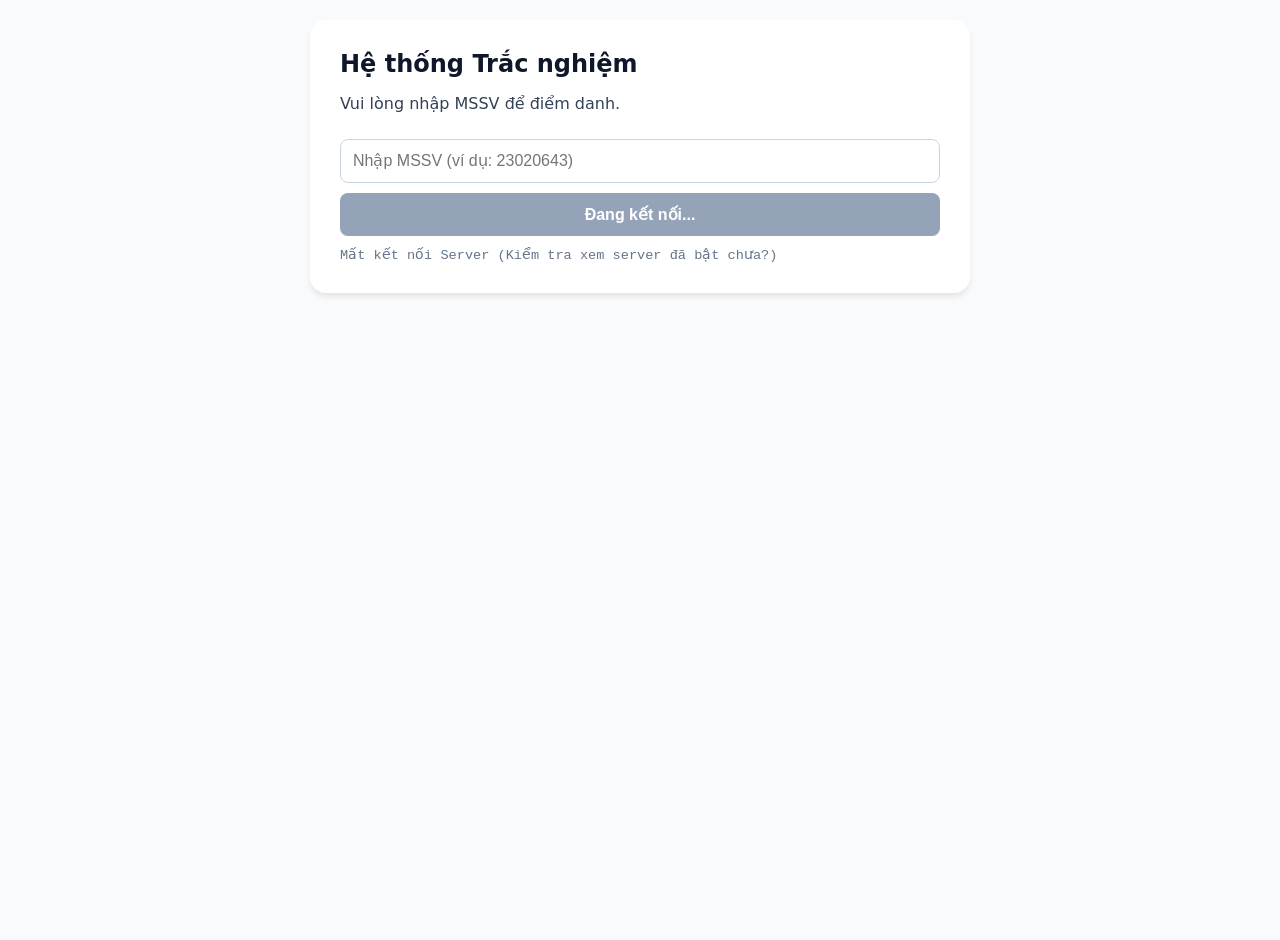
==== index.html @ 6181ce25 "up2" ====
<!doctype html>
<html lang="vi">

<head>
    <meta charset="utf-8" />
    <meta name="viewport" content="width=device-width, initial-scale=1" />
    <title>Hệ thống Kiểm tra Chống Gian lận</title>
    <style>
        body {
            font-family: system-ui, -apple-system, sans-serif;
            background: #f8fafc;
            color: #334155;
            display: flex;
            justify-content: center;
            min-height: 100vh;
            margin: 0;
            padding: 20px;
        }

        .container {
            width: 100%;
            max-width: 600px;
            background: white;
            padding: 30px;
            border-radius: 16px;
            box-shadow: 0 4px 6px -1px rgba(0, 0, 0, 0.1);
            height: fit-content;
        }

        h1 {
            margin-top: 0;
            font-size: 1.5rem;
            color: #0f172a;
        }

        input {
            width: 100%;
            padding: 12px;
            margin: 10px 0;
            border: 1px solid #cbd5e1;
            border-radius: 8px;
            box-sizing: border-box;
            font-size: 1rem;
        }

        button {
            width: 100%;
            padding: 12px;
            background: #0f172a;
            color: white;
            border: none;
            border-radius: 8px;
            font-size: 1rem;
            font-weight: 600;
            cursor: pointer;
        }

        button:disabled {
            background: #94a3b8;
            cursor: not-allowed;
        }

        .quiz-option {
            display: block;
            padding: 10px;
            margin: 8px 0;
            border: 1px solid #e2e8f0;
            border-radius: 8px;
            cursor: pointer;
        }

        .quiz-option:hover {
            background: #f1f5f9;
        }

        .result-icon {
            font-size: 4rem;
            margin-bottom: 1rem;
        }

        .status-log {
            font-size: 0.85rem;
            color: #64748b;
            margin-top: 10px;
            font-family: monospace;
        }
    </style>
    <script defer src="https://openfpcdn.io/fingerprintjs/v3/iife.min.js"></script>
</head>

<body>
    <div class="container">
        <h1>Hệ thống Trắc nghiệm</h1>
        <div id="login">
            <p>Vui lòng nhập MSSV để điểm danh.</p>
            <input id="mssv" type="text" placeholder="Nhập MSSV (ví dụ: 23020643)" />
            <button id="startBtn" disabled>Đang kết nối...</button>
            <div id="log" class="status-log">Trạng thái: Đang tải...</div>
        </div>
        <div id="quiz" style="display: none;"></div>
        <div id="result" style="display: none; text-align: center;">
            <div class="result-icon">✅</div>
            <h2 style="color: #166534;">Đã nộp bài!</h2>
            <p>Hệ thống đã ghi nhận câu trả lời.</p>
        </div>
    </div>

    <script>
        (() => {
            const startBtn = document.getElementById('startBtn');
            const mssvInput = document.getElementById('mssv');
            const loginDiv = document.getElementById('login');
            const quizDiv = document.getElementById('quiz');
            const resultDiv = document.getElementById('result');
            const logEl = document.getElementById('log');

            let visitorId = null;
            let ws = null;

            function log(msg) { logEl.textContent = msg; }

            function initWebSocket() {
                // --- SỬA LỖI TẠI ĐÂY: Xử lý trường hợp mở file trực tiếp ---
                let host = window.location.host;
                // Nếu host rỗng (do mở file://), mặc định trỏ về localhost:8080
                if (!host) host = 'localhost:8080';

                const protocol = window.location.protocol === 'https:' ? 'wss:' : 'ws:';
                const wsUrl = `${protocol}//${host}`;

                console.log("Connecting to:", wsUrl);
                ws = new WebSocket(wsUrl);

                ws.onopen = () => {
                    log("WebSocket đã kết nối.");
                    checkReady();
                };
                ws.onmessage = (ev) => {
                    let data = {}; try { data = JSON.parse(ev.data); } catch (_) { }
                    if (data.status === 'OK') {
                        loginDiv.style.display = 'none';
                        quizDiv.style.display = 'block';
                        renderQuiz();
                    } else if (data.status === 'BLOCKED') {
                        alert('CHẶN: ' + data.msg);
                        window.location.reload();
                    }
                };
                ws.onclose = () => { log("Mất kết nối Server (Kiểm tra xem server đã bật chưa?)"); };
                ws.onerror = (err) => { console.error("Socket error:", err); };
            }

            async function initFingerprint() {
                log("Đang lấy Fingerprint...");
                let retries = 0;
                // Chờ tối đa 3 giây
                while (!window.FingerprintJS && retries < 30) {
                    await new Promise(r => setTimeout(r, 100));
                    retries++;
                }

                try {
                    if (window.FingerprintJS) {
                        const fp = await FingerprintJS.load();
                        const result = await fp.get();
                        visitorId = result.visitorId;
                        log("Đã lấy được Device ID.");
                    } else {
                        throw new Error("Timeout");
                    }
                } catch (e) {
                    console.warn("Fingerprint blocked, using fallback.");
                    visitorId = "fallback-" + Math.random().toString(36).substring(2) + Date.now();
                    log("Dùng ID dự phòng.");
                }
                checkReady();
            }

            function checkReady() {
                if (visitorId && ws && ws.readyState === WebSocket.OPEN) {
                    startBtn.disabled = false;
                    startBtn.textContent = "Bắt đầu làm bài";
                    log("Sẵn sàng.");
                }
            }

            startBtn.addEventListener('click', () => {
                const mssv = mssvInput.value.trim();
                if (!mssv) return alert('Nhập MSSV!');
                ws.send(JSON.stringify({ type: 'LOGIN', mssv, fingerprint: visitorId }));
            });

            function renderQuiz() {
                quizDiv.innerHTML = `
                <h2>Câu hỏi 1</h2><p>1 + 1 = ?</p>
                <label class="quiz-option"><input type="radio" name="q1" value="A"> A. 1</label>
                <label class="quiz-option"><input type="radio" name="q1" value="B"> B. 2</label>
                <label class="quiz-option"><input type="radio" name="q1" value="C"> C. 3</label>
                <label class="quiz-option"><input type="radio" name="q1" value="D"> D. 4</label>
                <button id="submitBtn" style="margin-top:15px">Nộp bài</button>
            `;
                document.getElementById('submitBtn').addEventListener('click', () => {
                    const checked = document.querySelector('input[name="q1"]:checked');
                    if (!checked) return alert('Chọn đáp án!');
                    ws.send(JSON.stringify({ type: 'SUBMIT', mssv: mssvInput.value.trim(), answer: checked.value }));
                    quizDiv.style.display = 'none'; resultDiv.style.display = 'block';
                });
            }

            initWebSocket();
            initFingerprint();
        })();
    </script>
</body>

</html>
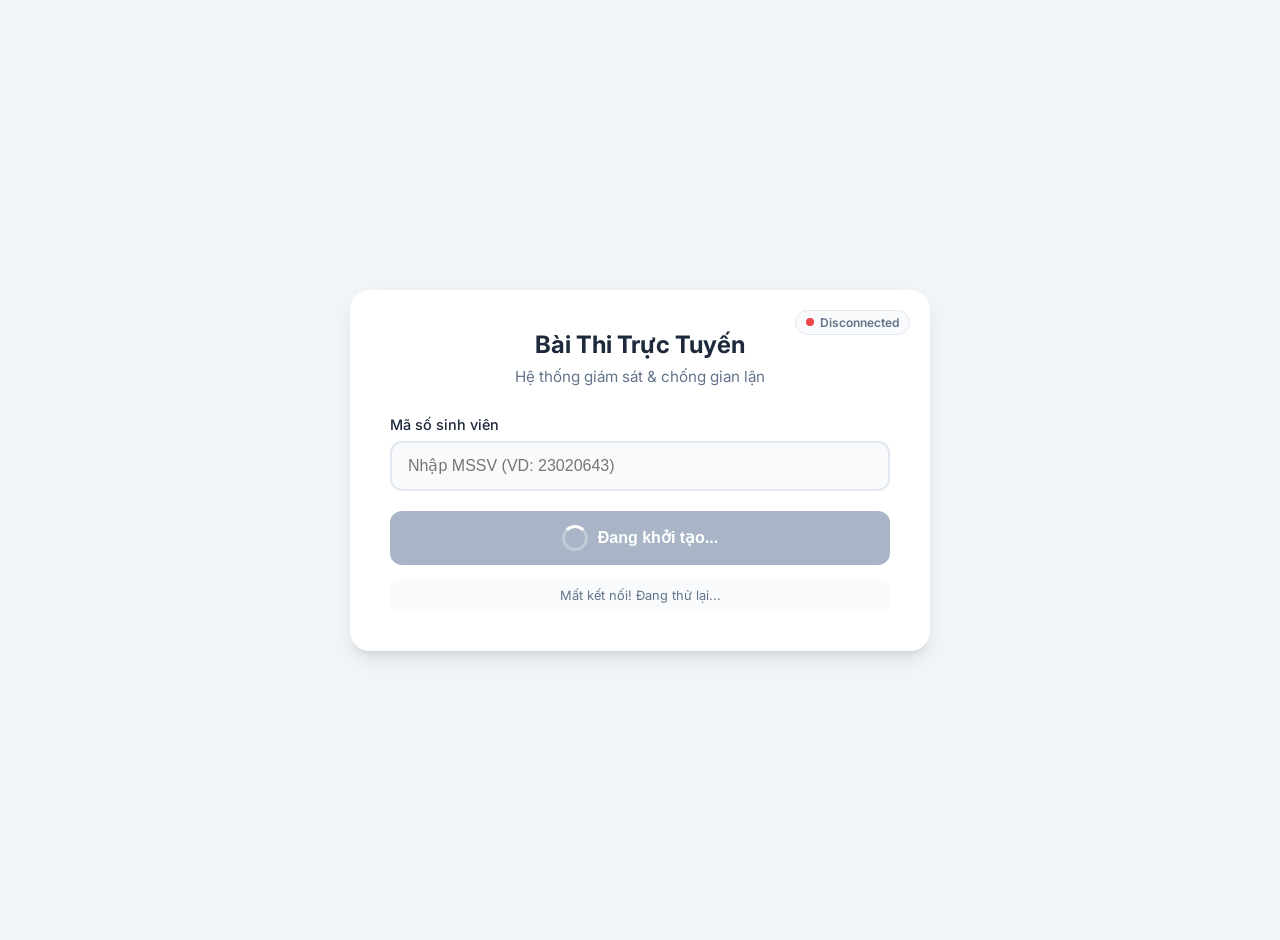
==== commit b584c42f: "new" ====
--- a/index.html
+++ b/index.html
@@ -3,126 +3,314 @@
 
 <head>
     <meta charset="utf-8" />
-    <meta name="viewport" content="width=device-width, initial-scale=1" />
-    <title>Hệ thống Kiểm tra Chống Gian lận</title>
+    <meta name="viewport" content="width=device-width, initial-scale=1, maximum-scale=1" />
+    <title>Hệ thống Kiểm tra Online</title>
+    <link href="https://fonts.googleapis.com/css2?family=Inter:wght@400;500;600;700&display=swap" rel="stylesheet">
+
     <style>
+        :root {
+            --primary: #2563eb;
+            --primary-dark: #1d4ed8;
+            --bg: #f1f5f9;
+            --card-bg: #ffffff;
+            --text-main: #1e293b;
+            --text-sub: #64748b;
+            --border: #e2e8f0;
+            --success: #10b981;
+            --error: #ef4444;
+        }
+
         body {
-            font-family: system-ui, -apple-system, sans-serif;
-            background: #f8fafc;
-            color: #334155;
+            font-family: 'Inter', sans-serif;
+            background-color: var(--bg);
+            color: var(--text-main);
+            margin: 0;
+            min-height: 100vh;
             display: flex;
+            align-items: center;
             justify-content: center;
-            min-height: 100vh;
-            margin: 0;
             padding: 20px;
         }
 
         .container {
             width: 100%;
-            max-width: 600px;
-            background: white;
-            padding: 30px;
-            border-radius: 16px;
-            box-shadow: 0 4px 6px -1px rgba(0, 0, 0, 0.1);
-            height: fit-content;
+            max-width: 500px;
+            background: var(--card-bg);
+            border-radius: 20px;
+            box-shadow: 0 10px 25px -5px rgba(0, 0, 0, 0.1), 0 8px 10px -6px rgba(0, 0, 0, 0.1);
+            padding: 40px;
+            position: relative;
+            overflow: hidden;
+        }
+
+        /* Thanh trạng thái kết nối */
+        .connection-status {
+            position: absolute;
+            top: 20px;
+            right: 20px;
+            display: flex;
+            align-items: center;
+            font-size: 0.75rem;
+            font-weight: 600;
+            color: var(--text-sub);
+            background: #f8fafc;
+            padding: 4px 10px;
+            border-radius: 99px;
+            border: 1px solid var(--border);
+        }
+
+        .dot {
+            width: 8px;
+            height: 8px;
+            border-radius: 50%;
+            margin-right: 6px;
+            background-color: #cbd5e1;
+            /* Mặc định xám */
+        }
+
+        .dot.online {
+            background-color: var(--success);
+            box-shadow: 0 0 8px var(--success);
+        }
+
+        .dot.offline {
+            background-color: var(--error);
         }
 
         h1 {
-            margin-top: 0;
+            margin: 0 0 8px 0;
             font-size: 1.5rem;
-            color: #0f172a;
-        }
-
-        input {
+            font-weight: 700;
+            color: var(--text-main);
+            text-align: center;
+        }
+
+        .subtitle {
+            text-align: center;
+            color: var(--text-sub);
+            margin-bottom: 30px;
+            font-size: 0.95rem;
+        }
+
+        /* Form Input */
+        .form-group {
+            margin-bottom: 20px;
+        }
+
+        label {
+            display: block;
+            margin-bottom: 8px;
+            font-weight: 500;
+            font-size: 0.9rem;
+        }
+
+        input[type="text"] {
             width: 100%;
-            padding: 12px;
-            margin: 10px 0;
-            border: 1px solid #cbd5e1;
-            border-radius: 8px;
+            padding: 14px 16px;
+            border: 2px solid var(--border);
+            border-radius: 12px;
+            font-size: 1rem;
+            outline: none;
+            transition: all 0.2s;
             box-sizing: border-box;
-            font-size: 1rem;
-        }
-
+            background: #f8fafc;
+        }
+
+        input[type="text"]:focus {
+            border-color: var(--primary);
+            background: #fff;
+            box-shadow: 0 0 0 4px rgba(37, 99, 235, 0.1);
+        }
+
+        /* Buttons */
         button {
             width: 100%;
-            padding: 12px;
-            background: #0f172a;
+            padding: 14px;
+            background-color: var(--primary);
             color: white;
             border: none;
-            border-radius: 8px;
+            border-radius: 12px;
             font-size: 1rem;
             font-weight: 600;
             cursor: pointer;
+            transition: all 0.2s;
+            display: flex;
+            justify-content: center;
+            align-items: center;
+        }
+
+        button:hover:not(:disabled) {
+            background-color: var(--primary-dark);
+            transform: translateY(-1px);
         }
 
         button:disabled {
-            background: #94a3b8;
+            background-color: #94a3b8;
             cursor: not-allowed;
-        }
-
-        .quiz-option {
+            opacity: 0.8;
+        }
+
+        /* Quiz Styles */
+        .quiz-question {
+            font-size: 1.2rem;
+            font-weight: 600;
+            margin-bottom: 20px;
+            line-height: 1.5;
+        }
+
+        .option-card {
+            display: flex;
+            align-items: center;
+            padding: 16px;
+            margin-bottom: 12px;
+            border: 2px solid var(--border);
+            border-radius: 12px;
+            cursor: pointer;
+            transition: all 0.2s;
+        }
+
+        .option-card:hover {
+            border-color: var(--primary);
+            background-color: #eff6ff;
+        }
+
+        .option-card input {
+            margin-right: 12px;
+            width: 18px;
+            height: 18px;
+            accent-color: var(--primary);
+        }
+
+        /* Result Styles */
+        .result-container {
+            text-align: center;
+            padding: 20px 0;
+        }
+
+        .icon-circle {
+            width: 80px;
+            height: 80px;
+            background: #dcfce7;
+            color: #166534;
+            border-radius: 50%;
+            display: flex;
+            align-items: center;
+            justify-content: center;
+            font-size: 2.5rem;
+            margin: 0 auto 20px auto;
+        }
+
+        /* Loading Spinner */
+        .spinner {
+            width: 20px;
+            height: 20px;
+            border: 3px solid rgba(255, 255, 255, 0.3);
+            border-radius: 50%;
+            border-top-color: #fff;
+            animation: spin 0.8s linear infinite;
+            margin-right: 10px;
+            display: none;
+        }
+
+        @keyframes spin {
+            to {
+                transform: rotate(360deg);
+            }
+        }
+
+        button:disabled .spinner {
             display: block;
-            padding: 10px;
-            margin: 8px 0;
-            border: 1px solid #e2e8f0;
+        }
+
+        /* Notification/Log */
+        .status-log {
+            margin-top: 15px;
+            font-size: 0.8rem;
+            color: var(--text-sub);
+            text-align: center;
+            background: #f8fafc;
+            padding: 8px;
             border-radius: 8px;
-            cursor: pointer;
-        }
-
-        .quiz-option:hover {
-            background: #f1f5f9;
-        }
-
-        .result-icon {
-            font-size: 4rem;
-            margin-bottom: 1rem;
-        }
-
-        .status-log {
-            font-size: 0.85rem;
-            color: #64748b;
-            margin-top: 10px;
-            font-family: monospace;
+        }
+
+        /* Ẩn hiện các phần */
+        .hidden {
+            display: none;
         }
     </style>
+
     <script defer src="https://openfpcdn.io/fingerprintjs/v3/iife.min.js"></script>
 </head>
 
 <body>
     <div class="container">
-        <h1>Hệ thống Trắc nghiệm</h1>
+        <div class="connection-status">
+            <div id="connDot" class="dot"></div>
+            <span id="connText">Connecting...</span>
+        </div>
+
+        <h1>Bài Thi Trực Tuyến</h1>
+        <div class="subtitle">Hệ thống giám sát & chống gian lận</div>
+
         <div id="login">
-            <p>Vui lòng nhập MSSV để điểm danh.</p>
-            <input id="mssv" type="text" placeholder="Nhập MSSV (ví dụ: 23020643)" />
-            <button id="startBtn" disabled>Đang kết nối...</button>
-            <div id="log" class="status-log">Trạng thái: Đang tải...</div>
+            <div class="form-group">
+                <label for="mssv">Mã số sinh viên</label>
+                <input id="mssv" type="text" placeholder="Nhập MSSV (VD: 23020643)" autocomplete="off" />
+            </div>
+
+            <button id="startBtn" disabled>
+                <div class="spinner"></div>
+                <span id="btnText">Đang khởi tạo...</span>
+            </button>
+
+            <div id="log" class="status-log">Đang tải thư viện bảo mật...</div>
         </div>
-        <div id="quiz" style="display: none;"></div>
-        <div id="result" style="display: none; text-align: center;">
-            <div class="result-icon">✅</div>
-            <h2 style="color: #166534;">Đã nộp bài!</h2>
-            <p>Hệ thống đã ghi nhận câu trả lời.</p>
+
+        <div id="quiz" class="hidden">
+        </div>
+
+        <div id="result" class="hidden result-container">
+            <div class="icon-circle">✓</div>
+            <h2 style="color: #166534; margin: 0 0 10px 0;">Nộp bài thành công!</h2>
+            <p style="color: var(--text-sub); line-height: 1.6;">
+                Hệ thống đã ghi nhận câu trả lời của bạn.<br>
+                Vui lòng giữ nguyên màn hình này để giám thị kiểm tra.
+            </p>
         </div>
     </div>
 
     <script>
         (() => {
             const startBtn = document.getElementById('startBtn');
+            const btnText = document.getElementById('btnText');
             const mssvInput = document.getElementById('mssv');
             const loginDiv = document.getElementById('login');
             const quizDiv = document.getElementById('quiz');
             const resultDiv = document.getElementById('result');
             const logEl = document.getElementById('log');
+            const connDot = document.getElementById('connDot');
+            const connText = document.getElementById('connText');
 
             let visitorId = null;
             let ws = null;
 
             function log(msg) { logEl.textContent = msg; }
 
+            function updateConnectionStatus(status) {
+                if (status === 'online') {
+                    connDot.className = 'dot online';
+                    connText.textContent = 'Server Online';
+                    connText.style.color = 'var(--success)';
+                } else {
+                    connDot.className = 'dot offline';
+                    connText.textContent = 'Disconnected';
+                    connText.style.color = 'var(--text-sub)';
+                }
+            }
+
             function initWebSocket() {
-                // --- SỬA LỖI TẠI ĐÂY: Xử lý trường hợp mở file trực tiếp ---
+                // Tự động nhận diện host (cho cả localhost và tunnel)
                 let host = window.location.host;
-                // Nếu host rỗng (do mở file://), mặc định trỏ về localhost:8080
                 if (!host) host = 'localhost:8080';
 
                 const protocol = window.location.protocol === 'https:' ? 'wss:' : 'ws:';
@@ -132,28 +320,41 @@
                 ws = new WebSocket(wsUrl);
 
                 ws.onopen = () => {
-                    log("WebSocket đã kết nối.");
+                    updateConnectionStatus('online');
+                    log("Đã kết nối máy chủ.");
                     checkReady();
                 };
+
                 ws.onmessage = (ev) => {
                     let data = {}; try { data = JSON.parse(ev.data); } catch (_) { }
+
                     if (data.status === 'OK') {
-                        loginDiv.style.display = 'none';
-                        quizDiv.style.display = 'block';
-                        renderQuiz();
-                    } else if (data.status === 'BLOCKED') {
-                        alert('CHẶN: ' + data.msg);
+                        // Hiệu ứng chuyển cảnh
+                        loginDiv.style.opacity = '0';
+                        setTimeout(() => {
+                            loginDiv.classList.add('hidden');
+                            quizDiv.classList.remove('hidden');
+                            renderQuiz();
+                        }, 200);
+                    }
+                    else if (data.status === 'BLOCKED') {
+                        alert('⛔ CẢNH BÁO: ' + data.msg);
                         window.location.reload();
                     }
                 };
-                ws.onclose = () => { log("Mất kết nối Server (Kiểm tra xem server đã bật chưa?)"); };
-                ws.onerror = (err) => { console.error("Socket error:", err); };
+
+                ws.onclose = () => {
+                    updateConnectionStatus('offline');
+                    log("Mất kết nối! Đang thử lại...");
+                    // Tự động reconnect sau 3s nếu mất mạng
+                    setTimeout(initWebSocket, 3000);
+                };
             }
 
             async function initFingerprint() {
-                log("Đang lấy Fingerprint...");
+                log("Đang xác thực thiết bị...");
                 let retries = 0;
-                // Chờ tối đa 3 giây
+                // Timeout 3s để tránh treo nút
                 while (!window.FingerprintJS && retries < 30) {
                     await new Promise(r => setTimeout(r, 100));
                     retries++;
@@ -164,14 +365,12 @@
                         const fp = await FingerprintJS.load();
                         const result = await fp.get();
                         visitorId = result.visitorId;
-                        log("Đã lấy được Device ID.");
                     } else {
                         throw new Error("Timeout");
                     }
                 } catch (e) {
-                    console.warn("Fingerprint blocked, using fallback.");
+                    console.warn("FP Blocked -> Using Fallback ID");
                     visitorId = "fallback-" + Math.random().toString(36).substring(2) + Date.now();
-                    log("Dùng ID dự phòng.");
                 }
                 checkReady();
             }
@@ -179,34 +378,74 @@
             function checkReady() {
                 if (visitorId && ws && ws.readyState === WebSocket.OPEN) {
                     startBtn.disabled = false;
-                    startBtn.textContent = "Bắt đầu làm bài";
-                    log("Sẵn sàng.");
+                    btnText.textContent = "Bắt đầu làm bài";
+                    log("Hệ thống sẵn sàng.");
+                } else {
+                    startBtn.disabled = true;
+                    btnText.textContent = "Đang kết nối...";
                 }
             }
 
             startBtn.addEventListener('click', () => {
                 const mssv = mssvInput.value.trim();
-                if (!mssv) return alert('Nhập MSSV!');
+                if (!mssv) {
+                    mssvInput.focus();
+                    mssvInput.style.borderColor = 'var(--error)';
+                    return;
+                }
+
+                // UI Feedback khi bấm nút
+                startBtn.disabled = true;
+                btnText.textContent = "Đang kiểm tra...";
+                mssvInput.style.borderColor = 'var(--border)';
+
                 ws.send(JSON.stringify({ type: 'LOGIN', mssv, fingerprint: visitorId }));
             });
 
+            // Hàm render câu hỏi (Đã làm đẹp hơn)
             function renderQuiz() {
                 quizDiv.innerHTML = `
-                <h2>Câu hỏi 1</h2><p>1 + 1 = ?</p>
-                <label class="quiz-option"><input type="radio" name="q1" value="A"> A. 1</label>
-                <label class="quiz-option"><input type="radio" name="q1" value="B"> B. 2</label>
-                <label class="quiz-option"><input type="radio" name="q1" value="C"> C. 3</label>
-                <label class="quiz-option"><input type="radio" name="q1" value="D"> D. 4</label>
-                <button id="submitBtn" style="margin-top:15px">Nộp bài</button>
+                <div class="quiz-question">Câu hỏi 1: Kết quả của phép tính 1 + 1 là bao nhiêu?</div>
+                
+                <label class="option-card">
+                    <input type="radio" name="q1" value="A">
+                    <span>A. 1</span>
+                </label>
+                <label class="option-card">
+                    <input type="radio" name="q1" value="B">
+                    <span>B. 2</span>
+                </label>
+                <label class="option-card">
+                    <input type="radio" name="q1" value="C">
+                    <span>C. 3</span>
+                </label>
+                <label class="option-card">
+                    <input type="radio" name="q1" value="D">
+                    <span>D. 4</span>
+                </label>
+                
+                <button id="submitBtn" style="margin-top: 25px;">Nộp bài thi</button>
             `;
+
                 document.getElementById('submitBtn').addEventListener('click', () => {
                     const checked = document.querySelector('input[name="q1"]:checked');
-                    if (!checked) return alert('Chọn đáp án!');
-                    ws.send(JSON.stringify({ type: 'SUBMIT', mssv: mssvInput.value.trim(), answer: checked.value }));
-                    quizDiv.style.display = 'none'; resultDiv.style.display = 'block';
+                    if (!checked) {
+                        alert("Vui lòng chọn một đáp án!");
+                        return;
+                    }
+
+                    ws.send(JSON.stringify({
+                        type: 'SUBMIT',
+                        mssv: mssvInput.value.trim(),
+                        answer: checked.value
+                    }));
+
+                    quizDiv.classList.add('hidden');
+                    resultDiv.classList.remove('hidden');
                 });
             }
 
+            // Boot
             initWebSocket();
             initFingerprint();
         })();
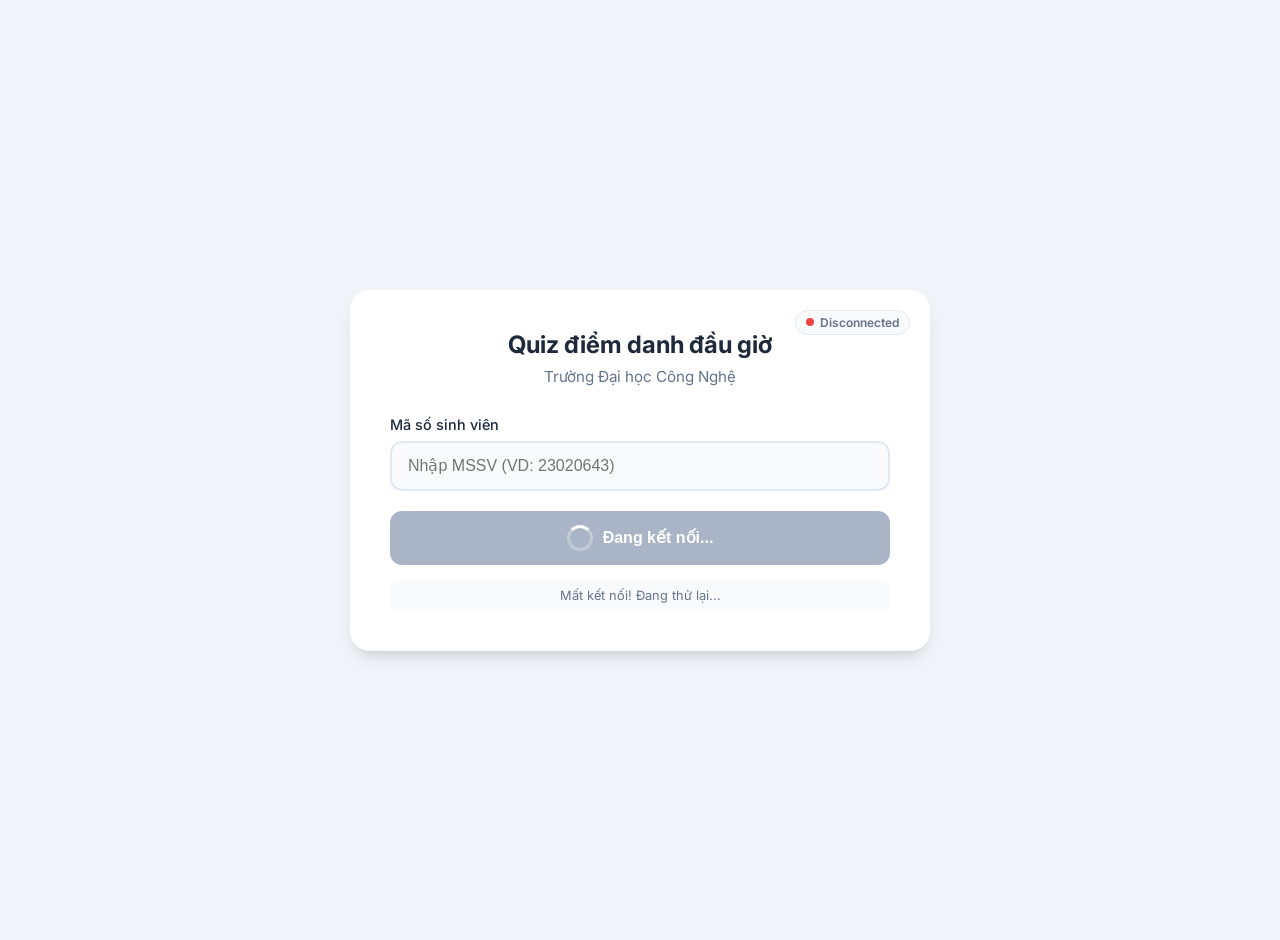
==== commit 4a8548c0: "Fix" ====
--- a/index.html
+++ b/index.html
@@ -249,8 +249,8 @@
             <span id="connText">Connecting...</span>
         </div>
 
-        <h1>Bài Thi Trực Tuyến</h1>
-        <div class="subtitle">Hệ thống giám sát & chống gian lận</div>
+        <h1>Quiz điểm danh đầu giờ</h1>
+        <div class="subtitle">Trường Đại học Công Nghệ</div>
 
         <div id="login">
             <div class="form-group">
@@ -292,7 +292,10 @@
             const connText = document.getElementById('connText');
 
             let visitorId = null;
+            let lastFingerprint = null;
             let ws = null;
+            let fraudFlag = false;
+            let fraudType = null;
 
             function log(msg) { logEl.textContent = msg; }
 
@@ -329,7 +332,13 @@
                     let data = {}; try { data = JSON.parse(ev.data); } catch (_) { }
 
                     if (data.status === 'OK') {
-                        // Hiệu ứng chuyển cảnh
+                        // Nếu có fraud_flag, log cảnh báo (nhưng vẫn cho vào)
+                        if (data.fraud_flag === true || data.fraud_flag === 'true') {
+                            console.warn('⚠️ FRAUD ALERT:', data.msg, 'Type:', data.fraud_type);
+                            fraudFlag = true;
+                            fraudType = data.fraud_type || 'unknown';
+                        }
+                        // Hiệu ứng chuyển cảnh - LUÔN cho vào quiz
                         loginDiv.style.opacity = '0';
                         setTimeout(() => {
                             loginDiv.classList.add('hidden');
@@ -351,28 +360,77 @@
                 };
             }
 
-            async function initFingerprint() {
-                log("Đang xác thực thiết bị...");
-                let retries = 0;
-                // Timeout 3s để tránh treo nút
-                while (!window.FingerprintJS && retries < 30) {
-                    await new Promise(r => setTimeout(r, 100));
-                    retries++;
-                }
-
+            // Thu thập các feature khả thi trên web, và tạo một hardware-like hash (SHA-256)
+            async function collectFingerprint() {
+                function normalize(s) { return (s||'').toString().trim().toLowerCase(); }
+
+                function bufToHex(buffer) {
+                    return Array.from(new Uint8Array(buffer)).map(b => b.toString(16).padStart(2,'0')).join('');
+                }
+
+                async function sha256hex(msg) {
+                    const enc = new TextEncoder();
+                    const data = enc.encode(msg);
+                    const hash = await crypto.subtle.digest('SHA-256', data);
+                    return bufToHex(hash);
+                }
+
+                // Canvas fingerprint (simple)
+                function getCanvasFingerprint() {
+                    try {
+                        const canvas = document.createElement('canvas');
+                        canvas.width = 200; canvas.height = 50;
+                        const ctx = canvas.getContext('2d');
+                        ctx.fillStyle = '#f1f5f9'; ctx.fillRect(0,0,200,50);
+                        ctx.textBaseline = 'top';
+                        ctx.font = "16px 'Arial'";
+                        ctx.fillStyle = '#111';
+                        ctx.fillText('RollCall ' + navigator.userAgent, 2, 2);
+                        ctx.fillStyle = '#e11d48';
+                        ctx.fillRect(120,10,20,20);
+                        return canvas.toDataURL();
+                    } catch (e) { return ''; }
+                }
+
+                // WebGL renderer
+                function getWebGLInfo() {
+                    try {
+                        const canvas = document.createElement('canvas');
+                        const gl = canvas.getContext('webgl') || canvas.getContext('experimental-webgl');
+                        if (!gl) return '';
+                        const dbg = gl.getExtension('WEBGL_debug_renderer_info');
+                        if (dbg) return gl.getParameter(dbg.UNMASKED_RENDERER_WEBGL) + '|' + gl.getParameter(dbg.UNMASKED_VENDOR_WEBGL);
+                        return gl.getParameter(gl.RENDERER) || '';
+                    } catch (e) { return ''; }
+                }
+
+                const features = {
+                    userAgent: normalize(navigator.userAgent),
+                    platform: normalize(navigator.platform),
+                    hwConcurrency: navigator.hardwareConcurrency || null,
+                    deviceMemory: navigator.deviceMemory || null,
+                    languages: (navigator.languages || []).slice(0,3).map(normalize).join(','),
+                    timezone: Intl.DateTimeFormat().resolvedOptions().timeZone || '',
+                    screen: `${screen.width}x${screen.height}x${screen.colorDepth}`,
+                    canvas: getCanvasFingerprint(),
+                    webgl: getWebGLInfo()
+                };
+
+                // If FingerprintJS available use it as additional input (visitorId string)
+                let fpVisitorId = '';
                 try {
                     if (window.FingerprintJS) {
                         const fp = await FingerprintJS.load();
-                        const result = await fp.get();
-                        visitorId = result.visitorId;
-                    } else {
-                        throw new Error("Timeout");
+                        const res = await fp.get();
+                        fpVisitorId = res.visitorId || '';
                     }
-                } catch (e) {
-                    console.warn("FP Blocked -> Using Fallback ID");
-                    visitorId = "fallback-" + Math.random().toString(36).substring(2) + Date.now();
-                }
-                checkReady();
+                } catch (e) { fpVisitorId = ''; }
+
+                // Build canonical string and hash it to produce hardware_hash
+                const canonical = [features.userAgent, features.platform, features.hwConcurrency, features.deviceMemory, features.languages, features.timezone, features.screen, features.webgl, features.canvas, fpVisitorId].join('||');
+                const hardware_hash = await sha256hex(canonical);
+
+                return { features, hardware_hash };
             }
 
             function checkReady() {
@@ -398,8 +456,12 @@
                 startBtn.disabled = true;
                 btnText.textContent = "Đang kiểm tra...";
                 mssvInput.style.borderColor = 'var(--border)';
-
-                ws.send(JSON.stringify({ type: 'LOGIN', mssv, fingerprint: visitorId }));
+                
+                // RESET fraudFlag cho mỗi login mới
+                fraudFlag = false;
+                fraudType = null;
+
+                ws.send(JSON.stringify({ type: 'LOGIN', mssv, fingerprint: { hardware_hash: visitorId, features: lastFingerprint } }));
             });
 
             // Hàm render câu hỏi (Đã làm đẹp hơn)
@@ -437,7 +499,9 @@
                     ws.send(JSON.stringify({
                         type: 'SUBMIT',
                         mssv: mssvInput.value.trim(),
-                        answer: checked.value
+                        answer: checked.value,
+                        fraud_flag: fraudFlag.toString(),
+                        fraud_type: fraudType || 'none'
                     }));
 
                     quizDiv.classList.add('hidden');
@@ -447,7 +511,23 @@
 
             // Boot
             initWebSocket();
-            initFingerprint();
+            // Collect a hardware-like fingerprint (best-effort on web)
+            (async () => {
+                try {
+                    const fp = await collectFingerprint();
+                    visitorId = fp.hardware_hash; // canonical hardware-like hash
+                    lastFingerprint = fp.features;
+                    // optionally expose features for debugging (do not send raw to server in production)
+                    console.log('fingerprint.features', fp.features);
+                    console.log('hardware_hash', visitorId);
+                    log('Thiết bị đã được xác thực (local).');
+                } catch (e) {
+                    visitorId = 'fp-fallback-' + Math.random().toString(36).slice(2);
+                    lastFingerprint = null;
+                    log('Không lấy được fingerprint chi tiết, dùng fallback.');
+                }
+                checkReady();
+            })();
         })();
     </script>
 </body>
